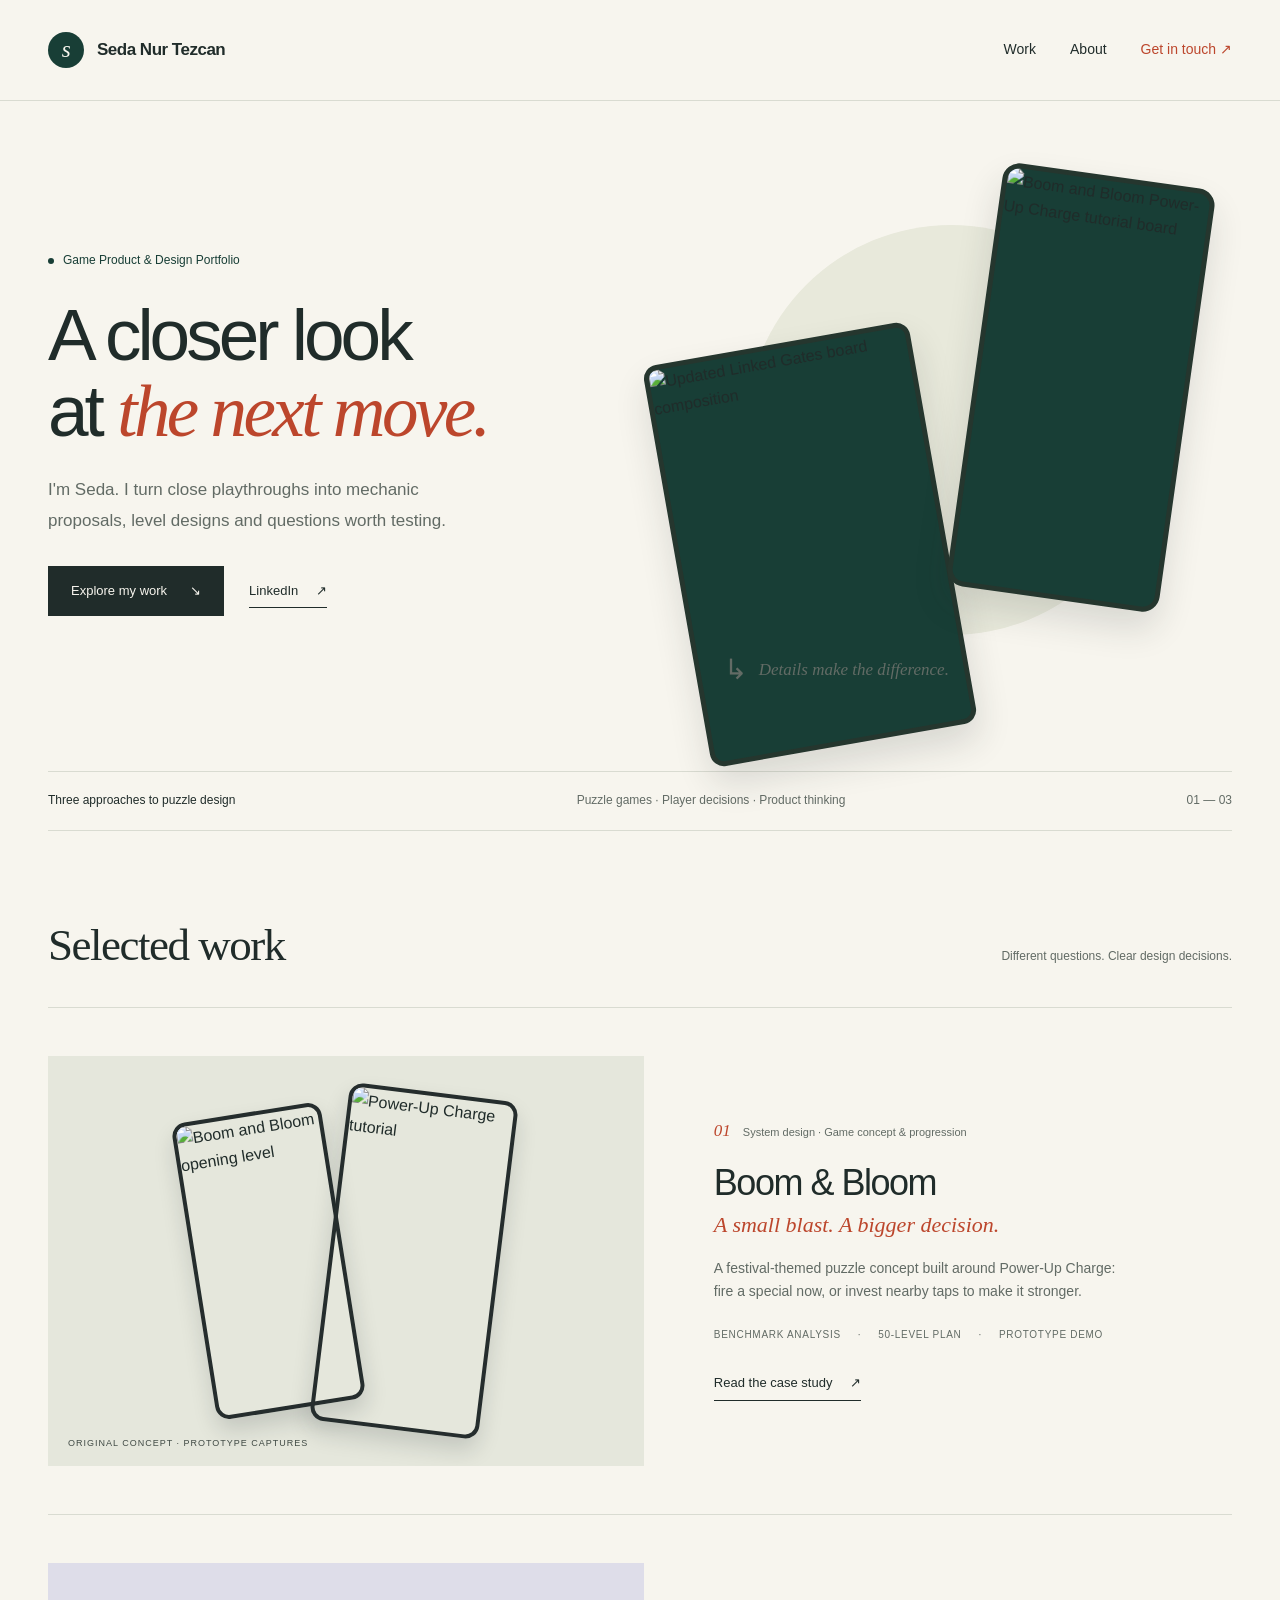
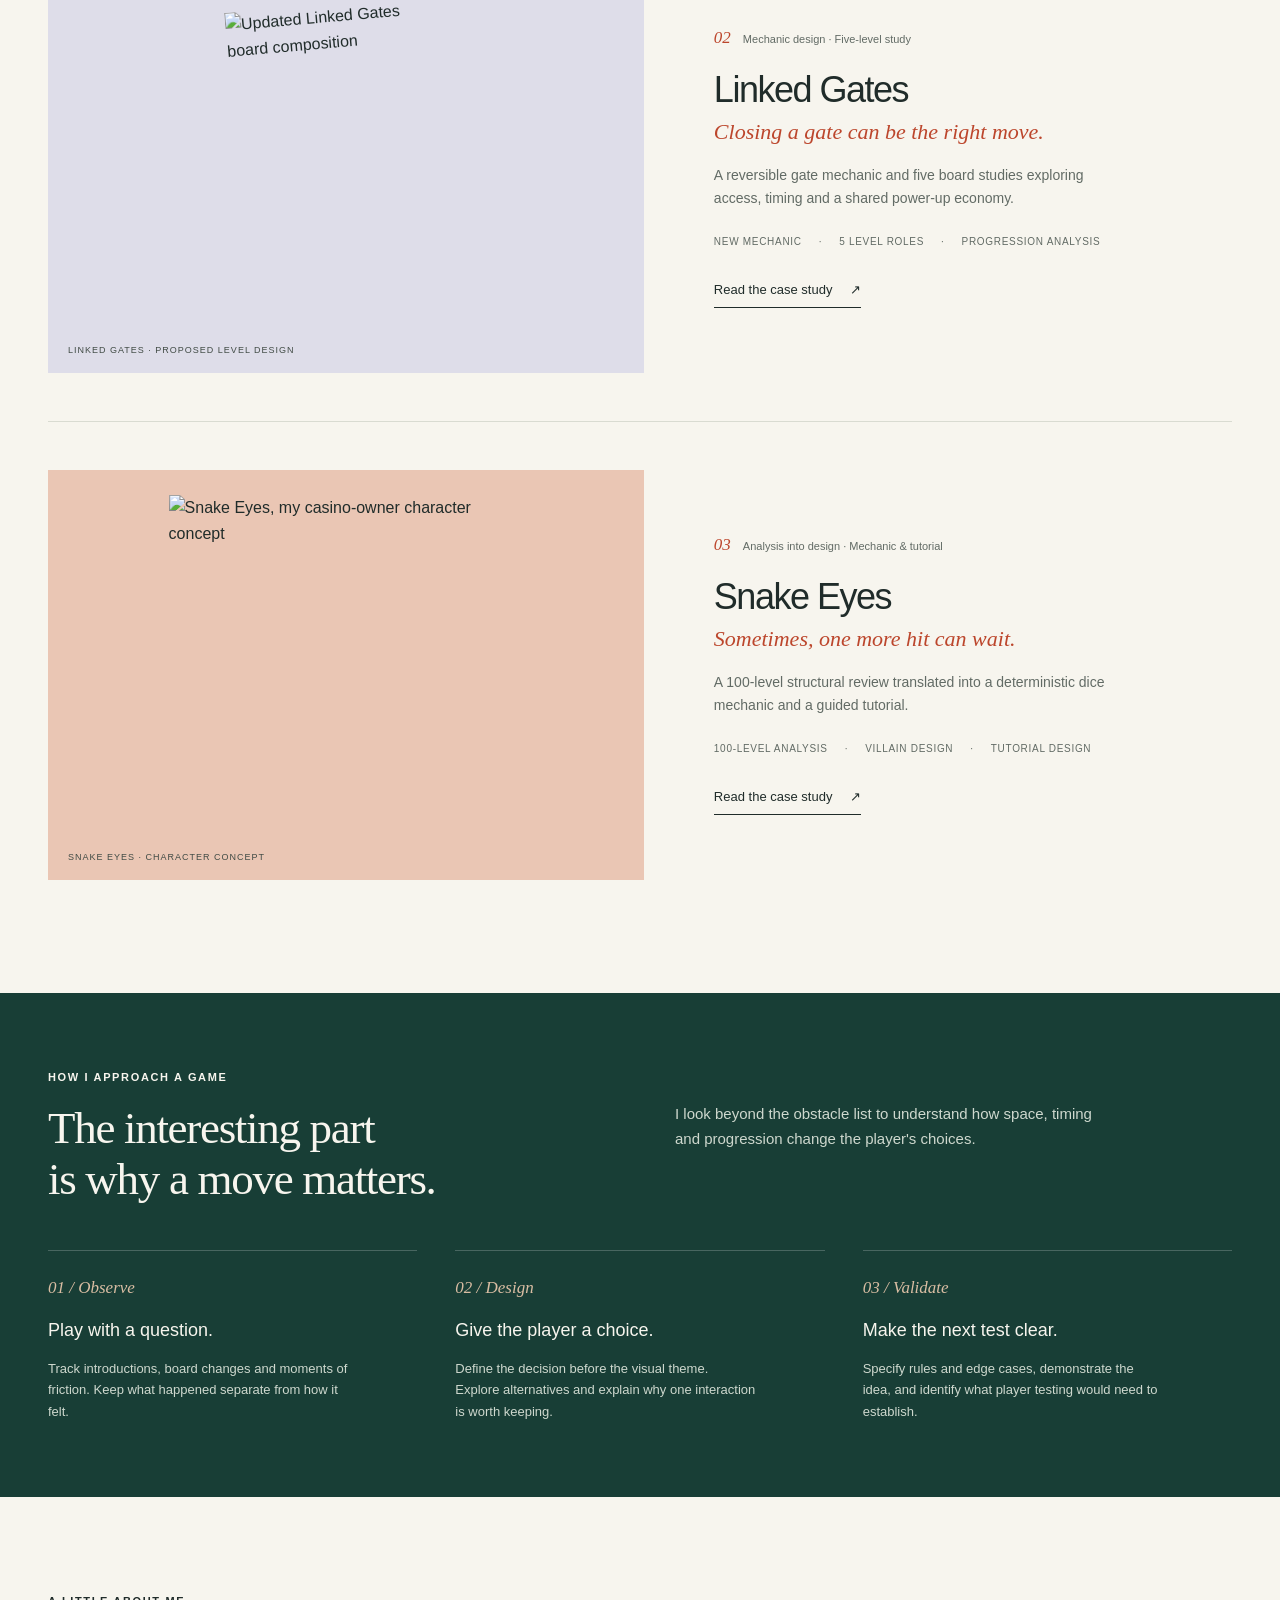
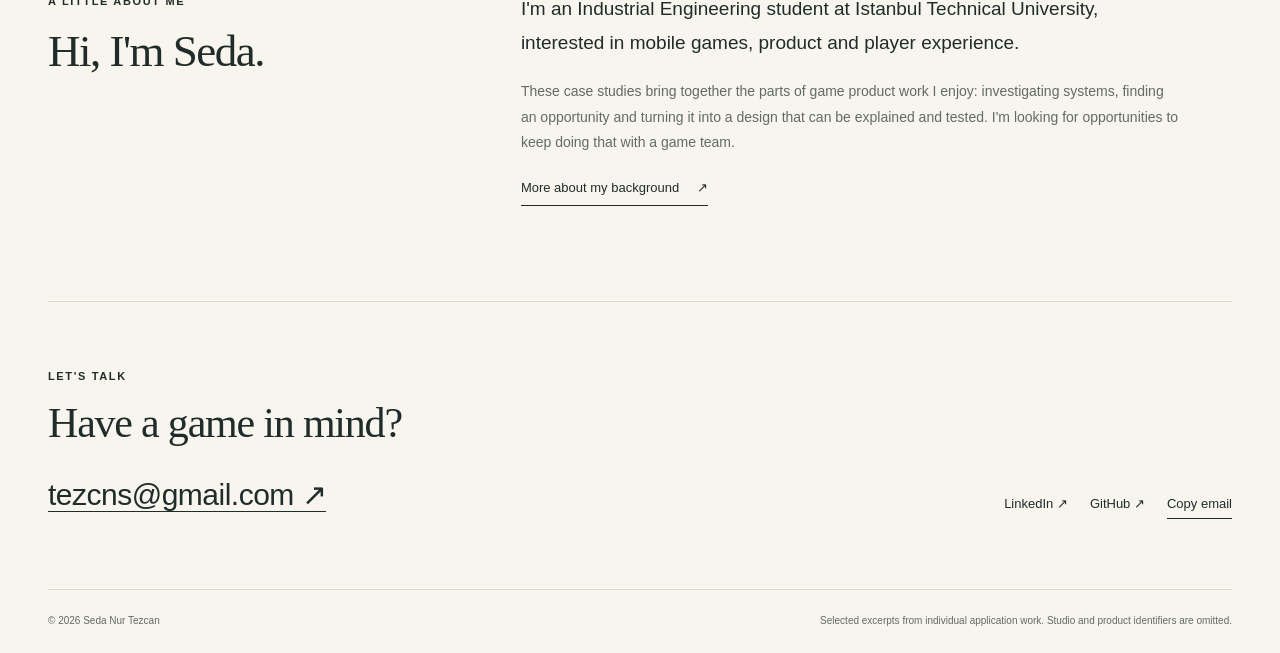
==== index.html @ 2cc678e4 "Publish curated portfolio homepage and site files" ====
<!doctype html>
<html lang="en">
<head>
  <meta charset="utf-8"><meta name="viewport" content="width=device-width,initial-scale=1">
  <title>Seda Nur Tezcan — Game Product & Design</title>
  <meta name="description" content="Game product and design portfolio of Seda Nur Tezcan. Selected analysis, mechanic design and system design studies: Boom & Bloom, Linked Gates and Snake Eyes.">
  <meta name="theme-color" content="#f7f5ee"><meta property="og:title" content="Seda Nur Tezcan — Game Product & Design"><meta property="og:description" content="Close playthroughs. Thoughtful mechanics. Decisions worth making."><meta property="og:type" content="website">
  <link rel="icon" href="favicon.svg" type="image/svg+xml"><link rel="stylesheet" href="styles.css"><script src="script.js" defer></script>
</head>
<body>
<a class="skip" href="#main">Skip to content</a>
<header class="site-header"><nav class="wrap nav" aria-label="Main navigation"><a class="brand" href="./" aria-label="Seda Nur Tezcan home"><span class="brand-mark" aria-hidden="true">s</span>Seda Nur Tezcan</a><div class="nav-links"><a href="#work">Work</a><a class="nav-about" href="#about">About</a><a class="nav-contact" href="#contact">Get in touch ↗</a></div></nav></header>
<main id="main">
<section class="wrap hero" aria-labelledby="hero-title">
  <div class="hero-copy"><div class="availability"><span class="status-dot" aria-hidden="true"></span>Game Product & Design Portfolio</div><h1 id="hero-title">A closer look<br>at <em>the next move.</em></h1><p class="intro">I'm Seda. I turn close playthroughs into mechanic proposals, level designs and questions worth testing.</p><div class="hero-actions"><a class="btn" href="#work">Explore my work <span aria-hidden="true">↘</span></a><a class="text-link" href="https://www.linkedin.com/in/seda-tezcan-4aa0901b4" target="_blank" rel="noopener noreferrer">LinkedIn <span aria-hidden="true">↗</span></a></div></div>
  <div class="hero-art" aria-label="Level designs from my case studies"><img class="phone phone-back board-hero" src="assets/linked-gates-proposal.png" alt="Updated Linked Gates board composition" width="796" height="1214" fetchpriority="high"><img class="phone phone-front" src="assets/boom-charge.webp" alt="Boom and Bloom Power-Up Charge tutorial board" width="860" height="1760" fetchpriority="high"><div class="hero-art-label">Details make the difference.</div></div>
</section>
<div class="wrap index-band"><b>Three approaches to puzzle design</b><span>Puzzle games · Player decisions · Product thinking</span><span class="band-last">01 — 03</span></div>
<section id="work" class="wrap work" aria-labelledby="work-title">
  <div class="section-heading"><h2 id="work-title">Selected work</h2><span>Different questions. Clear design decisions.</span></div>
  <article class="project"><a class="project-visual boom" href="cases/boom-and-bloom.html" aria-label="Read Boom and Bloom case study"><img class="visual-phone offset" src="assets/boom-opening.webp" alt="Boom and Bloom opening level" loading="lazy" width="860" height="1760"><img class="visual-phone lead" src="assets/boom-charge.webp" alt="Power-Up Charge tutorial" loading="lazy" width="860" height="1760"><span class="visual-caption">Original concept · Prototype captures</span></a><div><div class="project-context"><span class="project-no">01</span>System design · Game concept & progression</div><h3>Boom & Bloom</h3><div class="project-subtitle">A small blast. A bigger decision.</div><p>A festival-themed puzzle concept built around Power-Up Charge: fire a special now, or invest nearby taps to make it stronger.</p><div class="project-tags"><span>Benchmark analysis</span><span>50-level plan</span><span>Prototype demo</span></div><a class="text-link" href="cases/boom-and-bloom.html">Read the case study <span aria-hidden="true">↗</span></a></div></article>
  <article class="project"><a class="project-visual gates" href="cases/linked-gates.html" aria-label="Read Linked Gates case study"><img class="visual-phone gate" src="assets/linked-gates-proposal.png" alt="Updated Linked Gates board composition" loading="lazy" width="796" height="1214"><span class="visual-caption">Linked Gates · Proposed level design</span></a><div><div class="project-context"><span class="project-no">02</span>Mechanic design · Five-level study</div><h3>Linked Gates</h3><div class="project-subtitle">Closing a gate can be the right move.</div><p>A reversible gate mechanic and five board studies exploring access, timing and a shared power-up economy.</p><div class="project-tags"><span>New mechanic</span><span>5 level roles</span><span>Progression analysis</span></div><a class="text-link" href="cases/linked-gates.html">Read the case study <span aria-hidden="true">↗</span></a></div></article>
  <article class="project"><a class="project-visual dice" href="cases/snake-eyes.html" aria-label="Read Snake Eyes case study"><img class="visual-character" src="assets/snake-eyes.webp" alt="Snake Eyes, my casino-owner character concept" loading="lazy" width="1200" height="1218"><span class="visual-caption">Snake Eyes · Character concept</span></a><div><div class="project-context"><span class="project-no">03</span>Analysis into design · Mechanic & tutorial</div><h3>Snake Eyes</h3><div class="project-subtitle">Sometimes, one more hit can wait.</div><p>A 100-level structural review translated into a deterministic dice mechanic and a guided tutorial.</p><div class="project-tags"><span>100-level analysis</span><span>Villain design</span><span>Tutorial design</span></div><a class="text-link" href="cases/snake-eyes.html">Read the case study <span aria-hidden="true">↗</span></a></div></article>
</section>
<section class="approach" aria-labelledby="approach-title"><div class="wrap"><div class="approach-top"><div><span class="eyebrow">How I approach a game</span><h2 id="approach-title">The interesting part<br>is why a move matters.</h2></div><p class="approach-intro">I look beyond the obstacle list to understand how space, timing and progression change the player's choices.</p></div><div class="approach-grid"><div class="approach-item"><small>01 / Observe</small><h3>Play with a question.</h3><p>Track introductions, board changes and moments of friction. Keep what happened separate from how it felt.</p></div><div class="approach-item"><small>02 / Design</small><h3>Give the player a choice.</h3><p>Define the decision before the visual theme. Explore alternatives and explain why one interaction is worth keeping.</p></div><div class="approach-item"><small>03 / Validate</small><h3>Make the next test clear.</h3><p>Specify rules and edge cases, demonstrate the idea, and identify what player testing would need to establish.</p></div></div></div></section>
<section id="about" class="wrap about" aria-labelledby="about-title"><div><span class="eyebrow">A little about me</span><h2 id="about-title">Hi, I'm Seda.</h2></div><div class="about-copy"><p>I'm an Industrial Engineering student at Istanbul Technical University, interested in mobile games, product and player experience.</p><p>These case studies bring together the parts of game product work I enjoy: investigating systems, finding an opportunity and turning it into a design that can be explained and tested. I'm looking for opportunities to keep doing that with a game team.</p><a class="text-link" href="https://www.linkedin.com/in/seda-tezcan-4aa0901b4" target="_blank" rel="noopener noreferrer">More about my background <span aria-hidden="true">↗</span></a></div></section>
<section id="contact" class="wrap contact" aria-labelledby="contact-title"><div><span class="eyebrow">Let's talk</span><h2 id="contact-title">Have a game in mind?</h2><a class="email-link" href="mailto:tezcns@gmail.com">tezcns@gmail.com ↗</a></div><div class="contact-links"><a href="https://www.linkedin.com/in/seda-tezcan-4aa0901b4" target="_blank" rel="noopener noreferrer">LinkedIn ↗</a><a href="https://github.com/seda-tezcan" target="_blank" rel="noopener noreferrer">GitHub ↗</a><button class="copy-email" data-copy-email aria-live="polite">Copy email</button></div></section>
</main>
<footer class="wrap site-footer"><p>© 2026 Seda Nur Tezcan</p><p>Selected excerpts from individual application work. Studio and product identifiers are omitted.</p></footer>
</body></html>
---- styles.css ----
:root{--paper:#f7f5ee;--ink:#202c2a;--muted:#626b65;--line:#d9dbd1;--accent:#bc462c;--green:#183e36;--cream:#ecebda;--serif:Georgia,'Times New Roman',serif;--sans:Arial,Helvetica,sans-serif}
*{box-sizing:border-box}html{scroll-behavior:smooth;scroll-padding-top:100px}body{margin:0;background:var(--paper);color:var(--ink);font:16px/1.65 var(--sans);-webkit-font-smoothing:antialiased}body:has(dialog[open]){overflow:hidden}a{color:inherit;text-decoration:none}button{font:inherit}button,a{-webkit-tap-highlight-color:transparent}a:focus-visible,button:focus-visible,summary:focus-visible{outline:3px solid var(--accent);outline-offset:6px}img{max-width:100%;height:auto;display:block}button{cursor:pointer}::selection{background:#dfb895;color:#202c2a}.wrap{width:min(1200px,calc(100% - 96px));margin-inline:auto}.skip{position:absolute;left:20px;top:-80px;z-index:100;background:var(--ink);color:white;padding:12px}.skip:focus{top:16px}.site-header{position:relative;z-index:5;border-bottom:1px solid var(--line)}.nav{height:100px;display:flex;align-items:center;justify-content:space-between;gap:28px}.brand{font-weight:700;font-size:17px;letter-spacing:-.5px;display:flex;align-items:center;gap:13px}.brand-mark{width:36px;height:36px;display:grid;place-items:center;background:var(--green);color:var(--paper);font:italic 23px var(--serif);border-radius:50%}.nav-links{display:flex;align-items:center;gap:34px;font-size:14px}.nav-links a{position:relative}.nav-links a:after{content:'';height:1px;background:currentColor;position:absolute;left:0;right:100%;bottom:-5px;transition:right .2s}.nav-links a:hover:after{right:0}.nav-contact{color:var(--accent)}.eyebrow{font-size:11px;letter-spacing:1.65px;font-weight:700;text-transform:uppercase;display:block}.hero{min-height:670px;display:grid;grid-template-columns:1.1fr 1fr;align-items:center;gap:24px;padding-block:60px 65px}.hero-copy{position:relative;z-index:2}.availability{display:flex;align-items:center;gap:9px;color:var(--green);font-size:12px;margin-bottom:26px}.status-dot{height:6px;width:6px;border-radius:50%;background:var(--green)}h1,h2,h3,p{margin-top:0}h1{font-weight:500;font-size:clamp(52px,5.7vw,80px);line-height:1.04;letter-spacing:-4px;margin-bottom:25px}h1 em{font-family:var(--serif);font-weight:400;letter-spacing:-3.5px;color:var(--accent)}.intro{font-size:17px;max-width:440px;color:var(--muted);line-height:1.8;margin-bottom:30px}.btn{display:inline-flex;align-items:center;justify-content:center;gap:23px;padding:13px 22px;border:1px solid var(--ink);background:var(--ink);color:var(--paper);font-size:13px;transition:background .2s,transform .2s;min-height:49px}.btn:hover{background:var(--green);transform:translateY(-2px)}.btn.secondary{background:transparent;color:var(--ink)}.btn.secondary:hover{background:var(--cream)}.text-link{font-size:13px;display:inline-flex;gap:18px;align-items:center;border-bottom:1px solid var(--ink);padding:6px 0}.text-link:hover{color:var(--accent);border-color:var(--accent)}.hero-actions{display:flex;gap:25px;align-items:center;flex-wrap:wrap}.hero-art{height:535px;position:relative;isolation:isolate}.hero-art:before{content:'';position:absolute;border-radius:50%;width:410px;height:410px;background:#e8e9db;left:12%;top:11%;z-index:-1}.phone{position:absolute;width:210px;border-radius:17px;box-shadow:0 18px 35px #202c2a24;border:5px solid #25362e;background:var(--green)}.phone-back{left:0;top:80px;width:205px;transform:rotate(-10deg)}.phone-front{right:8%;top:8px;transform:rotate(8deg);width:214px}.hero-art-label{position:absolute;left:8%;bottom:15px;display:flex;gap:12px;align-items:center;font:italic 17px var(--serif);color:var(--muted)}.hero-art-label:before{content:'↳';font:28px var(--serif)}.index-band{border-top:1px solid var(--line);border-bottom:1px solid var(--line);display:flex;justify-content:space-between;gap:24px;padding-block:19px;color:var(--muted);font-size:12px}.index-band b{color:var(--ink);font-weight:500}.section-heading{display:flex;justify-content:space-between;align-items:baseline;gap:24px;margin-bottom:35px}.section-heading h2{font:400 45px/1.2 var(--serif);letter-spacing:-1.5px;margin:0}.section-heading span{color:var(--muted);font-size:12px}.work{padding-top:87px}.project{display:grid;grid-template-columns:1.15fr 1fr;gap:70px;align-items:center;padding:48px 0;border-top:1px solid var(--line)}.project-visual{height:410px;position:relative;overflow:hidden;display:flex;align-items:center;justify-content:center;background:var(--cream)}.project-visual img{transition:transform .4s}.project-visual:hover img{transform:translateY(-6px) rotate(0deg)}.project-visual.boom{background:#e5e7dc}.project-visual.gates{background:#dedde9}.project-visual.dice{background:#eac6b4}.visual-phone{height:340px;width:auto;border:4px solid #252d2d;border-radius:14px;box-shadow:0 12px 22px #161e2428}.visual-phone.offset{height:300px;transform:rotate(-9deg);margin-right:-15px;z-index:1}.visual-phone.lead{transform:rotate(7deg);z-index:2}.visual-phone.gate{height:350px;transform:rotate(-5deg)}.visual-character{height:360px;width:auto;object-fit:contain}.visual-caption{position:absolute;bottom:15px;left:20px;font-size:9px;letter-spacing:1px;text-transform:uppercase;color:#414b45}.project-no{font:italic 17px var(--serif);color:var(--accent);margin-right:12px}.project-context{font-size:11px;color:var(--muted)}.project h3{font-size:36px;line-height:1.1;font-weight:500;letter-spacing:-1.5px;margin:22px 0 8px}.project-subtitle{font:italic 22px/1.3 var(--serif);margin-bottom:18px;color:var(--accent)}.project p{font-size:14px;color:var(--muted);max-width:410px}.project-tags{font-size:10px;letter-spacing:.7px;text-transform:uppercase;color:var(--muted);margin:23px 0;display:flex;flex-wrap:wrap;gap:8px 17px}.project-tags span+span:before{content:'·';margin-right:17px}.approach{background:var(--green);color:var(--paper);margin-top:65px;padding:75px 0}.approach-top{display:grid;grid-template-columns:1fr 1fr;gap:70px;align-items:start;margin-bottom:45px}.approach h2{font:400 45px/1.13 var(--serif);letter-spacing:-1.3px;max-width:430px;margin:17px 0 0}.approach-intro{color:#ced8ce;font-size:15px;padding-top:34px;max-width:445px}.approach-grid{display:grid;grid-template-columns:repeat(3,1fr);gap:38px}.approach-item{border-top:1px solid #ffffff35;padding-top:24px}.approach-item small{font:italic 17px var(--serif);color:#d9bda3}.approach-item h3{font-size:18px;font-weight:400;margin:15px 0 12px}.approach-item p{font-size:13px;color:#ced8ce;max-width:300px;margin-bottom:0}.about{display:grid;grid-template-columns:.7fr 1.3fr;gap:90px;padding-block:95px}.about h2{font:400 45px var(--serif);letter-spacing:-1.5px;margin:15px 0}.about-copy{font-size:19px;line-height:1.8;max-width:660px}.about-copy p+p{font-size:14px;color:var(--muted)}.contact{border-top:1px solid var(--line);padding-block:65px 70px;display:flex;justify-content:space-between;gap:30px;align-items:flex-end}.contact h2{font:400 42px/1.15 var(--serif);letter-spacing:-1.2px;margin:14px 0 22px}.email-link{font-size:clamp(19px,2.4vw,30px);border-bottom:1px solid var(--ink);letter-spacing:-.5px}.contact-links{display:flex;gap:22px;align-items:center;font-size:13px;flex-wrap:wrap}.copy-email{background:none;border:0;border-bottom:1px solid var(--ink);padding:4px 0;color:var(--ink);font-size:13px}.site-footer{border-top:1px solid var(--line);padding-block:23px;display:flex;justify-content:space-between;gap:25px;font-size:10px;color:var(--muted)}.site-footer p{margin:0}.case-top{padding:40px 0 55px}.back-link{font-size:12px;color:var(--muted);display:inline-flex;gap:12px;margin-bottom:44px}.back-link:hover{color:var(--accent)}.case-title{display:grid;grid-template-columns:1.3fr 1fr;gap:70px;align-items:end}.case-title h1{font-size:clamp(48px,5.3vw,73px);letter-spacing:-3px;margin:18px 0 20px}.case-title .lead{font:400 24px/1.5 var(--serif);max-width:670px;margin-bottom:0}.case-summary{font-size:14px;color:var(--muted);padding-bottom:4px}.case-summary p{margin-bottom:20px}.case-actions{display:flex;gap:12px;flex-wrap:wrap}.case-meta{display:grid;grid-template-columns:repeat(4,1fr);border-top:1px solid var(--line);border-bottom:1px solid var(--line);margin-bottom:50px;padding-block:22px;gap:22px}.case-meta dt{font-size:9px;letter-spacing:1.1px;text-transform:uppercase;color:var(--muted);margin-bottom:5px}.case-meta dd{font-size:12px;margin:0}.case-lead-visual{background:var(--cream);display:grid;grid-template-columns:1fr 1fr;align-items:center;gap:80px;padding:45px 75px;min-height:450px}.case-lead-visual img{max-height:440px;width:auto;justify-self:center}.case-lead-visual .visual-character{height:360px}.case-lead-visual.gates{background:#e4e1ed}.case-lead-visual.dice{background:#edcebb}.case-lead-visual h2{font:400 37px/1.2 var(--serif);letter-spacing:-1px;margin:18px 0}.case-lead-visual p{color:var(--muted);font-size:14px}.case-narrative{padding:80px 0 55px;display:grid;grid-template-columns:.6fr 1.4fr;gap:80px}.case-narrative h2{font:400 36px/1.2 var(--serif);letter-spacing:-1px}.case-narrative h3{font-size:18px;font-weight:500;margin-bottom:12px}.case-narrative p{font-size:15px;color:var(--muted);max-width:720px}.case-narrative .evidence-note{border-left:2px solid var(--accent);padding:4px 0 4px 18px;font-size:12px;margin-top:25px}.case-subsection{border-top:1px solid var(--line);padding:50px 0}.case-subsection-header{display:grid;grid-template-columns:.6fr 1.4fr;gap:80px;margin-bottom:25px}.case-subsection h2{font:400 32px/1.2 var(--serif);letter-spacing:-.7px}.case-subsection-header p{font-size:14px;color:var(--muted);max-width:690px}.slide-grid{display:grid;grid-template-columns:1fr 1fr;gap:25px}.slide-grid figure{margin:0}.image-button{display:block;border:1px solid var(--line);padding:0;background:transparent;width:100%;position:relative}.image-button:hover{border-color:var(--accent)}.image-button:after{content:'↗';position:absolute;bottom:12px;right:12px;background:var(--paper);padding:1px 9px;color:var(--ink);font-size:16px;box-shadow:0 1px 5px #0002}.image-button img{width:100%;height:auto}.slide-grid figcaption{font-size:11px;color:var(--muted);margin-top:10px;max-width:520px}.video-layout{display:grid;grid-template-columns:1fr 1fr;gap:70px;align-items:center}.video-shell{background:#e5e5d9;display:flex;justify-content:center;align-items:center;padding:28px;min-height:350px}.video-shell video{max-height:480px;width:100%;display:block;object-fit:contain}.video-copy h3{font:400 29px/1.3 var(--serif);letter-spacing:-.7px}.video-copy p{font-size:14px;color:var(--muted)}.download-block{padding:40px;background:var(--green);color:var(--paper);display:flex;align-items:center;justify-content:space-between;gap:28px;margin-top:25px}.download-block h3{font:400 27px var(--serif);margin-bottom:8px}.download-block p{font-size:12px;color:#ced8ce;margin-bottom:0}.download-block .btn{border-color:var(--paper);background:var(--paper);color:var(--green);white-space:nowrap}.next-case{border-top:1px solid var(--line);margin-top:50px;padding:40px 0 60px;display:flex;justify-content:space-between;align-items:center;gap:30px}.next-case span{font-size:10px;text-transform:uppercase;letter-spacing:1px;color:var(--muted)}.next-case a{font:400 30px var(--serif)}.next-case a:hover{color:var(--accent)}.lightbox{border:0;background:var(--paper);padding:48px 18px 18px;width:min(96vw,1500px);max-height:94vh;box-shadow:0 30px 90px #0005}.lightbox::backdrop{background:#182622d9}.lightbox img{width:100%;max-height:79vh;object-fit:contain}.lightbox-close{position:absolute;right:16px;top:8px;border:0;background:transparent;color:var(--ink);font-size:13px;padding:5px 10px}.lightbox-caption{font-size:12px;margin:12px 0 0;text-align:center;color:var(--muted)}
@media(min-width:1500px){.hero{min-height:730px}.hero-art{height:570px}.phone-front{width:235px}.phone-back{width:225px}.hero-art:before{width:440px;height:440px}}
@media(max-width:1000px){.wrap{width:calc(100% - 64px)}.hero{grid-template-columns:1.1fr 1fr;min-height:590px;gap:5px}h1{font-size:58px;letter-spacing:-3px}.hero-art{height:455px}.phone-front{width:174px;right:0;top:12px}.phone-back{width:169px;top:88px}.hero-art:before{width:290px;height:290px;left:0;top:75px}.hero-art-label{font-size:14px;left:0;bottom:5px}.project{gap:40px}.project-visual{height:350px}.visual-phone{height:290px}.visual-phone.offset{height:260px}.visual-phone.gate{height:300px}.visual-character{height:300px}.approach-top,.case-title{gap:35px}.case-title .lead{font-size:21px}.case-lead-visual{padding:35px;gap:40px}.case-narrative,.case-subsection-header{gap:40px}.about{gap:45px}.video-layout{gap:35px}}
@media(max-width:700px){.wrap{width:calc(100% - 40px)}.nav{height:78px;gap:10px}.brand{font-size:13px;gap:8px}.brand-mark{width:30px;height:30px;font-size:20px}.nav-links{gap:18px;font-size:12px}.nav-links .nav-about{display:none}.hero{grid-template-columns:1fr;padding:44px 0 35px;gap:25px;min-height:auto}.availability{margin-bottom:22px;font-size:11px}h1{font-size:clamp(41px,10.2vw,58px);letter-spacing:-2.2px;max-width:540px}h1 em{letter-spacing:-2.5px}.intro{font-size:15px;max-width:400px}.hero-art{height:425px;max-width:390px;width:100%;justify-self:center}.phone-front{width:180px;right:20px;top:0}.phone-back{width:174px;left:20px;top:70px}.hero-art:before{width:min(310px,100%);height:auto;aspect-ratio:1;left:50%;transform:translateX(-50%);top:40px}.hero-art-label{bottom:0;left:27px}.index-band{font-size:10px;padding-block:15px;gap:12px}.index-band .band-last{display:none}.work{padding-top:55px}.section-heading{margin-bottom:22px}.section-heading h2{font-size:35px}.section-heading span{font-size:10px}.project{grid-template-columns:1fr;gap:25px;padding:30px 0 37px}.project-visual{height:350px}.project h3{font-size:32px;margin-top:18px}.project-subtitle{font-size:21px}.project p{max-width:none}.project-tags{margin:18px 0}.approach{padding:50px 0;margin-top:25px}.approach-top{grid-template-columns:1fr;gap:0;margin-bottom:30px}.approach h2{font-size:36px}.approach-intro{padding-top:22px;font-size:14px}.approach-grid{grid-template-columns:1fr;gap:24px}.approach-item{padding-top:17px}.approach-item h3{margin:9px 0}.approach-item p{max-width:none}.about{grid-template-columns:1fr;gap:10px;padding:55px 0}.about h2{font-size:36px}.about-copy{font-size:17px}.contact{padding:45px 0;display:block}.contact h2{font-size:35px}.contact-links{margin-top:27px}.site-footer{display:block;font-size:10px}.site-footer p+p{margin-top:8px}.case-top{padding:25px 0 35px}.back-link{margin-bottom:30px}.case-title{grid-template-columns:1fr;gap:25px}.case-title h1{font-size:50px;letter-spacing:-2px}.case-title .lead{font-size:22px}.case-summary{padding:0}.case-meta{grid-template-columns:1fr 1fr;gap:20px;margin-bottom:30px}.case-lead-visual{grid-template-columns:1fr;padding:30px 25px;gap:25px}.case-lead-visual img{max-height:340px}.case-lead-visual .visual-character{height:290px}.case-lead-visual h2{font-size:31px}.case-narrative{grid-template-columns:1fr;gap:15px;padding:45px 0 30px}.case-narrative h2{font-size:31px}.case-subsection{padding:35px 0}.case-subsection-header{grid-template-columns:1fr;gap:0;margin-bottom:18px}.case-subsection h2{font-size:29px;margin-bottom:17px}.slide-grid{grid-template-columns:1fr;gap:22px}.video-layout{grid-template-columns:1fr;gap:25px}.video-shell{padding:20px;min-height:260px}.video-shell video{max-height:420px}.download-block{padding:28px;display:block}.download-block .btn{margin-top:22px}.next-case{display:block;padding-bottom:40px}.next-case a{display:block;font-size:25px;margin-top:13px}.lightbox{padding:45px 10px 10px}.lightbox-caption{font-size:11px}}
@media(prefers-reduced-motion:reduce){html{scroll-behavior:auto}*,*:before,*:after{transition:none!important;animation:none!important}}

@media(max-width:380px){.brand{font-size:11px;white-space:nowrap;gap:6px}.brand-mark{width:27px;height:27px;flex-shrink:0}.nav-links{gap:12px;font-size:11px}.nav-links a{white-space:nowrap}}

/* Curated project presentation */
.board-hero{width:270px;top:175px;left:-5px;border-radius:14px}.project-visual .visual-phone.gate{height:330px;max-width:85%;object-fit:contain;border:0;box-shadow:none;border-radius:0}.case-lead-visual .board-image{max-height:430px;max-width:100%;width:auto;object-fit:contain}.focus-label{color:var(--accent)}.case-actions .text-link{margin-left:5px}.project-outcomes{display:grid;grid-template-columns:repeat(3,1fr);gap:30px;border-top:1px solid var(--line);padding:35px 0 45px}.project-outcomes strong{font:400 42px/1 var(--serif);display:block;letter-spacing:-1.5px;margin-bottom:13px}.project-outcomes span{font-size:12px;color:var(--muted)}.insight-list{counter-reset:insight;display:grid;grid-template-columns:repeat(3,1fr);gap:28px;margin-bottom:25px}.insight-list article{border-top:1px solid var(--line);padding:25px 0 0}.insight-list article:before{counter-increment:insight;content:'0' counter(insight);font:italic 17px var(--serif);color:var(--accent)}.insight-list h3{font-size:19px;font-weight:500;margin:13px 0}.insight-list p{font-size:14px;color:var(--muted)}.reading-note{font-size:12px;color:var(--muted);padding-left:18px;border-left:2px solid var(--accent);max-width:800px}.curated-table{width:100%;border-collapse:collapse;font-size:13px;text-align:left}.curated-table th{font-size:10px;letter-spacing:.7px;text-transform:uppercase;color:var(--muted);font-weight:500;padding:14px 14px 14px 0;border-bottom:1px solid var(--ink)}.curated-table td{padding:16px 14px 16px 0;border-bottom:1px solid var(--line);vertical-align:top}.curated-table tbody th{font-size:13px;text-transform:none;letter-spacing:0;color:var(--ink);border-color:var(--line);font-weight:500}.table-scroll{overflow:auto}.table-caption{font-size:11px;color:var(--muted);margin-top:15px}.rule-callout{background:var(--green);color:var(--paper);padding:35px 40px;display:flex;align-items:center;gap:40px;margin:30px 0}.rule-callout .equation{font:400 45px var(--serif);white-space:nowrap}.rule-callout p{font-size:14px;line-height:1.7;color:#d5dfd5;margin:0}.board-study{display:grid;grid-template-columns:1fr 1fr;gap:65px;align-items:center;padding:35px 0;border-bottom:1px solid var(--line)}.board-study:nth-child(even) .board-stage{order:2}.board-stage{margin:0;min-height:300px;padding:22px;display:flex;flex-direction:column;justify-content:center;align-items:center;background:#eeece6}.board-stage .image-button{background:transparent;border:0;width:auto;max-width:100%}.board-stage img{width:auto;max-height:425px;max-width:100%;object-fit:contain}.board-stage figcaption{font-size:10px;color:var(--muted);margin-top:15px;align-self:flex-start}.board-study h3{font:400 30px/1.2 var(--serif);letter-spacing:-.6px;margin:15px 0}.board-study p{font-size:14px;color:var(--muted)}.decision-prompt{font:italic 21px/1.5 var(--serif);color:var(--ink)!important}.board-study dl{font-size:12px;display:grid;grid-template-columns:95px 1fr;gap:8px;margin:20px 0}.board-study dt{color:var(--muted)}.board-study dd{margin:0}.loop-strip{display:grid;grid-template-columns:repeat(5,1fr);padding:28px 0;gap:22px;border-top:1px solid var(--line);border-bottom:1px solid var(--line);margin-bottom:25px}.loop-strip b{display:block;font-weight:500;font-size:16px;margin:9px 0}.loop-strip p{font-size:12px;color:var(--muted);margin:0}.loop-strip small{font-size:10px;color:var(--accent)}.appendix details{border-top:1px solid var(--line);padding:18px 0}.appendix details:last-child{border-bottom:1px solid var(--line)}.appendix summary{cursor:pointer;font-size:15px;list-style:none;display:flex;justify-content:space-between;gap:25px;align-items:center}.appendix summary:after{content:'+';font-size:23px;font-weight:400}.appendix details[open] summary:after{content:'−'}.appendix .appendix-body{padding:22px 0 6px;font-size:14px;color:var(--muted);max-width:1050px}.appendix-body ul,.appendix-body ol{padding-left:20px}.appendix-body li{padding:4px 0}.appendix-body h3{font-size:16px;color:var(--ink);margin-top:20px}.result-copy{font-size:15px;color:var(--muted);max-width:850px}.result-copy strong{color:var(--ink);font-weight:500}.case-context-note{font-size:11px;color:var(--muted);margin:0 0 40px;max-width:900px}.reasoning-demo{display:grid;grid-template-columns:1fr 1fr;gap:40px;background:var(--cream);padding:35px;margin:28px 0}.reasoning-demo h3{font:400 27px/1.2 var(--serif);letter-spacing:-.4px}.reasoning-demo p{font-size:13px;color:var(--muted)}.reasoning-demo label{font-size:12px;display:block;margin-bottom:12px}.reasoning-demo select{padding:10px 16px;background:var(--paper);color:var(--ink);border:1px solid var(--line);font:16px var(--sans);min-width:140px}.decision-comparison{display:grid;grid-template-columns:1fr 1fr;gap:20px}.decision-comparison div{border-top:1px solid var(--ink);padding-top:15px}.decision-comparison span{font-size:11px;color:var(--muted);display:block}.decision-comparison strong{display:block;font:400 42px/1 var(--serif);margin:12px 0}.decision-comparison small{font-size:11px}.decision-result{font-size:13px;grid-column:1/-1;margin-bottom:0!important;color:var(--ink)!important;min-height:48px}.mini-label{font-size:10px;letter-spacing:1px;text-transform:uppercase;color:var(--muted)}
@media(max-width:1000px){.board-hero{width:220px;top:170px;left:-5px}.board-study{gap:35px}.rule-callout .equation{font-size:35px}.rule-callout{gap:25px}.case-lead-visual .board-image{max-height:350px}}
@media(max-width:700px){.board-hero{width:205px;left:0;top:185px}.project-outcomes{gap:20px;padding:25px 0 35px}.project-outcomes strong{font-size:34px}.project-outcomes span{font-size:10px}.insight-list{grid-template-columns:1fr;gap:15px}.insight-list article{padding-top:18px}.board-study{grid-template-columns:1fr;gap:22px;padding:28px 0}.board-study:nth-child(even) .board-stage{order:0}.board-stage{padding:20px;min-height:250px}.board-stage img{max-height:390px}.board-study h3{font-size:28px}.rule-callout{display:block;padding:25px}.rule-callout .equation{display:block;font-size:35px;margin-bottom:16px}.curated-table{font-size:12px;min-width:520px}.loop-strip{grid-template-columns:1fr 1fr;gap:25px}.loop-strip>div:last-child{grid-column:1/-1}.reasoning-demo{grid-template-columns:1fr;padding:25px;gap:25px}.case-context-note{margin-bottom:25px}.appendix summary{font-size:14px}.case-lead-visual .board-image{max-height:340px}.project-visual .visual-phone.gate{height:310px}}
.board-stage>figure{margin:0;width:100%}.board-stage .image-button{margin-inline:auto}.case-subsection-header>*{min-width:0}.case-meta>div{min-width:0}
@media(max-width:700px){.rule-callout .equation{font-size:clamp(24px,6.8vw,35px)}.decision-comparison strong{font-size:clamp(28px,8vw,42px)}}
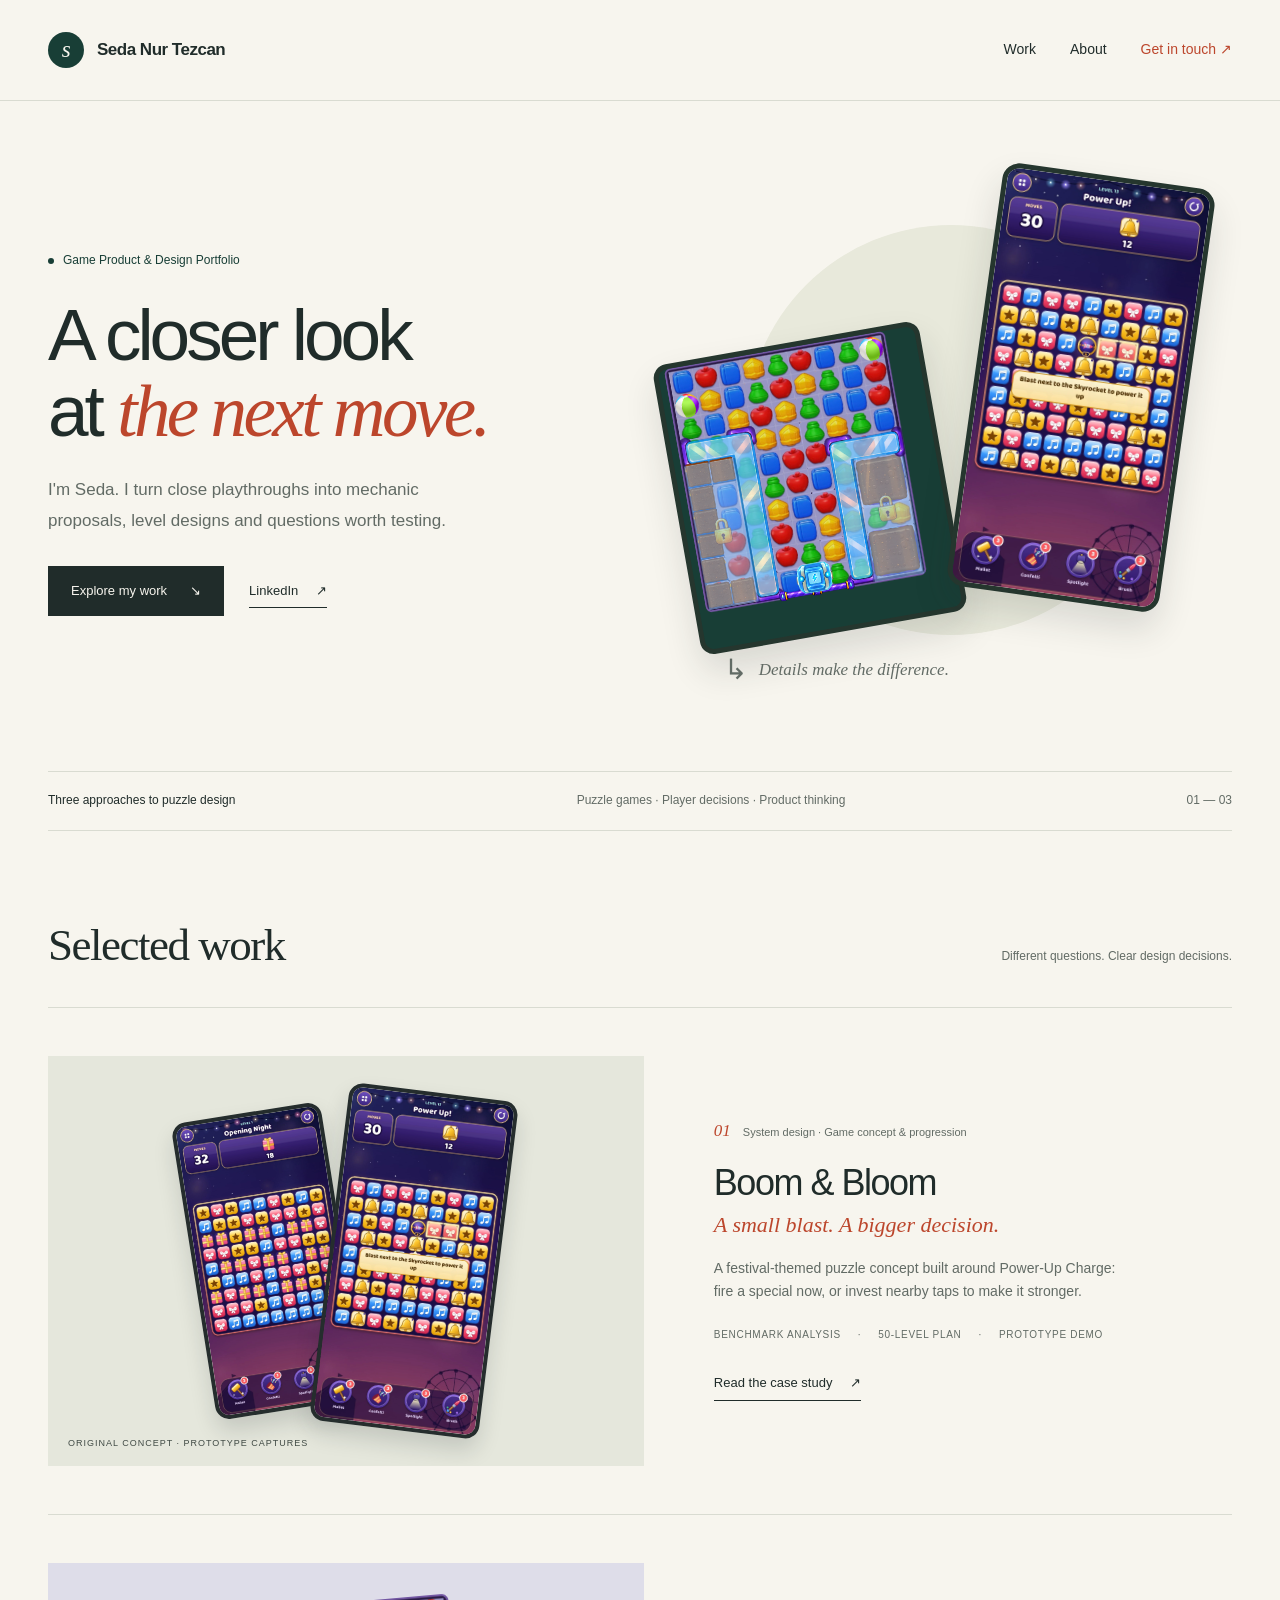
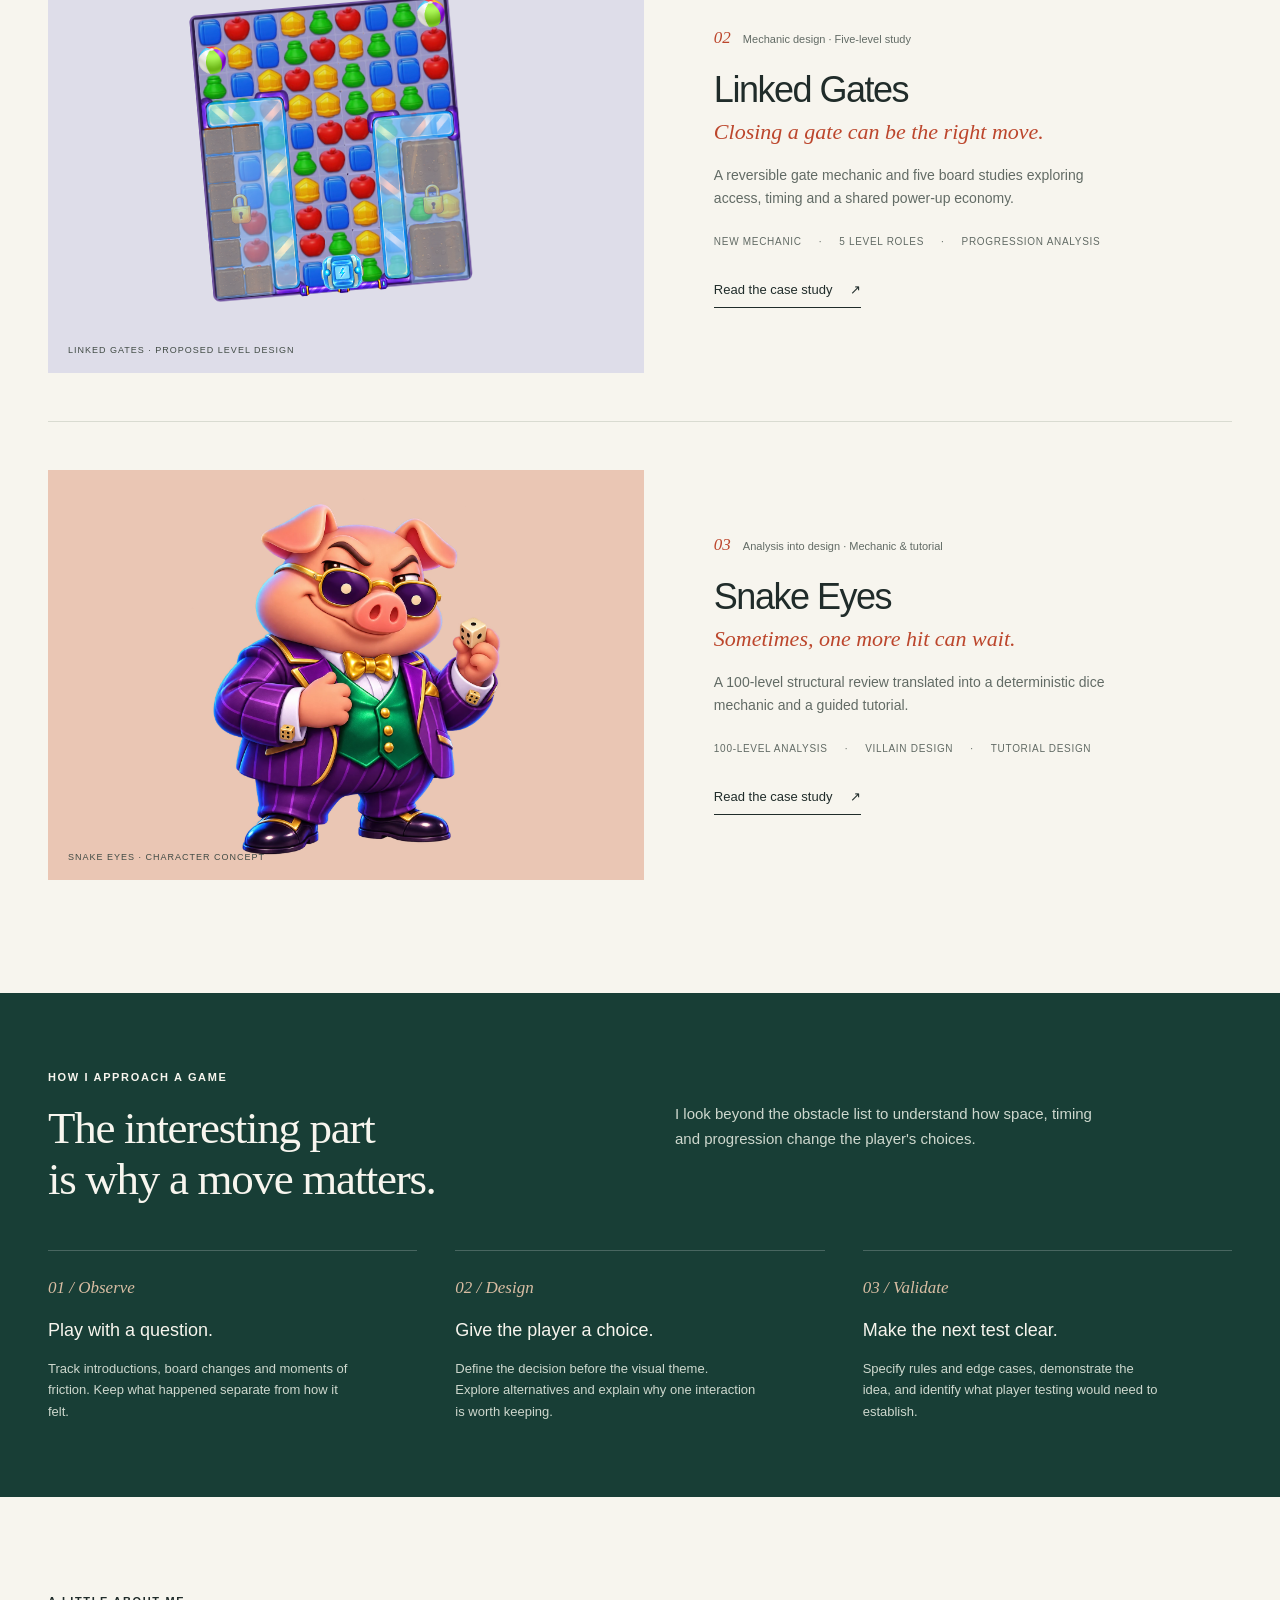
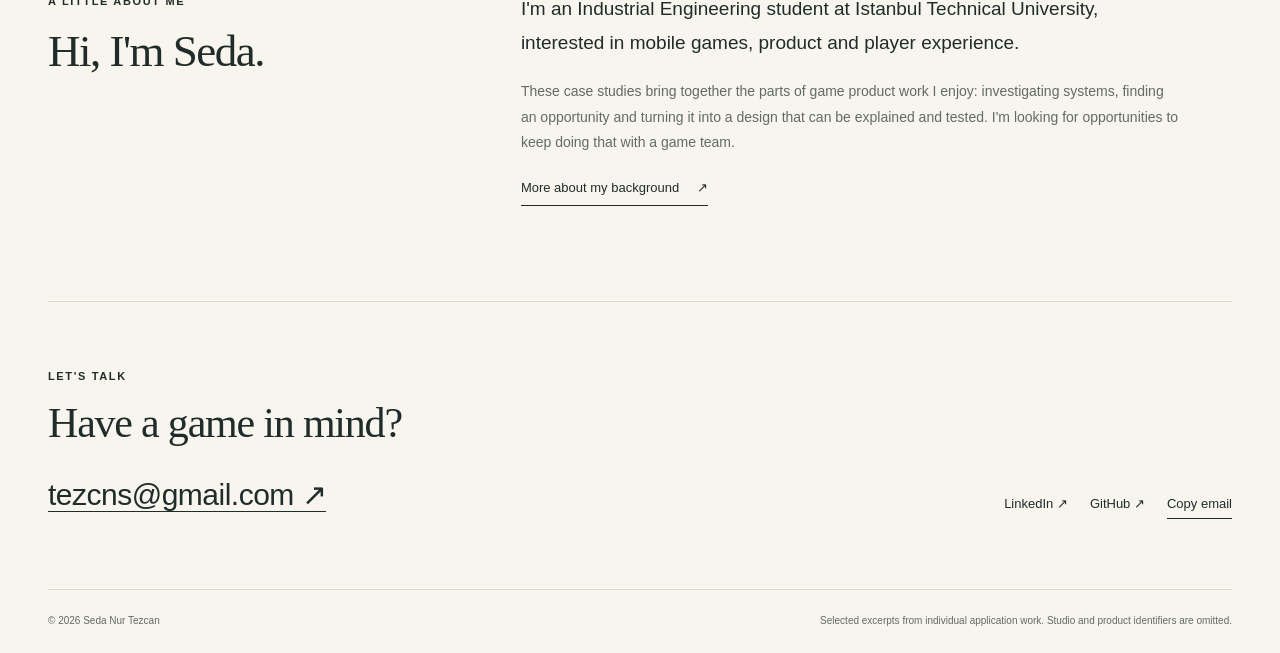
==== commit 2f25ae92: "Update LinkedIn profile URL" ====
--- a/index.html
+++ b/index.html
@@ -12,7 +12,7 @@
 <header class="site-header"><nav class="wrap nav" aria-label="Main navigation"><a class="brand" href="./" aria-label="Seda Nur Tezcan home"><span class="brand-mark" aria-hidden="true">s</span>Seda Nur Tezcan</a><div class="nav-links"><a href="#work">Work</a><a class="nav-about" href="#about">About</a><a class="nav-contact" href="#contact">Get in touch ↗</a></div></nav></header>
 <main id="main">
 <section class="wrap hero" aria-labelledby="hero-title">
-  <div class="hero-copy"><div class="availability"><span class="status-dot" aria-hidden="true"></span>Game Product & Design Portfolio</div><h1 id="hero-title">A closer look<br>at <em>the next move.</em></h1><p class="intro">I'm Seda. I turn close playthroughs into mechanic proposals, level designs and questions worth testing.</p><div class="hero-actions"><a class="btn" href="#work">Explore my work <span aria-hidden="true">↘</span></a><a class="text-link" href="https://www.linkedin.com/in/seda-tezcan-4aa0901b4" target="_blank" rel="noopener noreferrer">LinkedIn <span aria-hidden="true">↗</span></a></div></div>
+  <div class="hero-copy"><div class="availability"><span class="status-dot" aria-hidden="true"></span>Game Product & Design Portfolio</div><h1 id="hero-title">A closer look<br>at <em>the next move.</em></h1><p class="intro">I'm Seda. I turn close playthroughs into mechanic proposals, level designs and questions worth testing.</p><div class="hero-actions"><a class="btn" href="#work">Explore my work <span aria-hidden="true">↘</span></a><a class="text-link" href="https://www.linkedin.com/in/seda-nur-tezcan-4aa0901b4/" target="_blank" rel="noopener noreferrer">LinkedIn <span aria-hidden="true">↗</span></a></div></div>
   <div class="hero-art" aria-label="Level designs from my case studies"><img class="phone phone-back board-hero" src="assets/linked-gates-proposal.png" alt="Updated Linked Gates board composition" width="796" height="1214" fetchpriority="high"><img class="phone phone-front" src="assets/boom-charge.webp" alt="Boom and Bloom Power-Up Charge tutorial board" width="860" height="1760" fetchpriority="high"><div class="hero-art-label">Details make the difference.</div></div>
 </section>
 <div class="wrap index-band"><b>Three approaches to puzzle design</b><span>Puzzle games · Player decisions · Product thinking</span><span class="band-last">01 — 03</span></div>
@@ -23,8 +23,8 @@
   <article class="project"><a class="project-visual dice" href="cases/snake-eyes.html" aria-label="Read Snake Eyes case study"><img class="visual-character" src="assets/snake-eyes.webp" alt="Snake Eyes, my casino-owner character concept" loading="lazy" width="1200" height="1218"><span class="visual-caption">Snake Eyes · Character concept</span></a><div><div class="project-context"><span class="project-no">03</span>Analysis into design · Mechanic & tutorial</div><h3>Snake Eyes</h3><div class="project-subtitle">Sometimes, one more hit can wait.</div><p>A 100-level structural review translated into a deterministic dice mechanic and a guided tutorial.</p><div class="project-tags"><span>100-level analysis</span><span>Villain design</span><span>Tutorial design</span></div><a class="text-link" href="cases/snake-eyes.html">Read the case study <span aria-hidden="true">↗</span></a></div></article>
 </section>
 <section class="approach" aria-labelledby="approach-title"><div class="wrap"><div class="approach-top"><div><span class="eyebrow">How I approach a game</span><h2 id="approach-title">The interesting part<br>is why a move matters.</h2></div><p class="approach-intro">I look beyond the obstacle list to understand how space, timing and progression change the player's choices.</p></div><div class="approach-grid"><div class="approach-item"><small>01 / Observe</small><h3>Play with a question.</h3><p>Track introductions, board changes and moments of friction. Keep what happened separate from how it felt.</p></div><div class="approach-item"><small>02 / Design</small><h3>Give the player a choice.</h3><p>Define the decision before the visual theme. Explore alternatives and explain why one interaction is worth keeping.</p></div><div class="approach-item"><small>03 / Validate</small><h3>Make the next test clear.</h3><p>Specify rules and edge cases, demonstrate the idea, and identify what player testing would need to establish.</p></div></div></div></section>
-<section id="about" class="wrap about" aria-labelledby="about-title"><div><span class="eyebrow">A little about me</span><h2 id="about-title">Hi, I'm Seda.</h2></div><div class="about-copy"><p>I'm an Industrial Engineering student at Istanbul Technical University, interested in mobile games, product and player experience.</p><p>These case studies bring together the parts of game product work I enjoy: investigating systems, finding an opportunity and turning it into a design that can be explained and tested. I'm looking for opportunities to keep doing that with a game team.</p><a class="text-link" href="https://www.linkedin.com/in/seda-tezcan-4aa0901b4" target="_blank" rel="noopener noreferrer">More about my background <span aria-hidden="true">↗</span></a></div></section>
-<section id="contact" class="wrap contact" aria-labelledby="contact-title"><div><span class="eyebrow">Let's talk</span><h2 id="contact-title">Have a game in mind?</h2><a class="email-link" href="mailto:tezcns@gmail.com">tezcns@gmail.com ↗</a></div><div class="contact-links"><a href="https://www.linkedin.com/in/seda-tezcan-4aa0901b4" target="_blank" rel="noopener noreferrer">LinkedIn ↗</a><a href="https://github.com/seda-tezcan" target="_blank" rel="noopener noreferrer">GitHub ↗</a><button class="copy-email" data-copy-email aria-live="polite">Copy email</button></div></section>
+<section id="about" class="wrap about" aria-labelledby="about-title"><div><span class="eyebrow">A little about me</span><h2 id="about-title">Hi, I'm Seda.</h2></div><div class="about-copy"><p>I'm an Industrial Engineering student at Istanbul Technical University, interested in mobile games, product and player experience.</p><p>These case studies bring together the parts of game product work I enjoy: investigating systems, finding an opportunity and turning it into a design that can be explained and tested. I'm looking for opportunities to keep doing that with a game team.</p><a class="text-link" href="https://www.linkedin.com/in/seda-nur-tezcan-4aa0901b4/" target="_blank" rel="noopener noreferrer">More about my background <span aria-hidden="true">↗</span></a></div></section>
+<section id="contact" class="wrap contact" aria-labelledby="contact-title"><div><span class="eyebrow">Let's talk</span><h2 id="contact-title">Have a game in mind?</h2><a class="email-link" href="mailto:tezcns@gmail.com">tezcns@gmail.com ↗</a></div><div class="contact-links"><a href="https://www.linkedin.com/in/seda-nur-tezcan-4aa0901b4/" target="_blank" rel="noopener noreferrer">LinkedIn ↗</a><a href="https://github.com/seda-tezcan" target="_blank" rel="noopener noreferrer">GitHub ↗</a><button class="copy-email" data-copy-email aria-live="polite">Copy email</button></div></section>
 </main>
 <footer class="wrap site-footer"><p>© 2026 Seda Nur Tezcan</p><p>Selected excerpts from individual application work. Studio and product identifiers are omitted.</p></footer>
 </body></html>
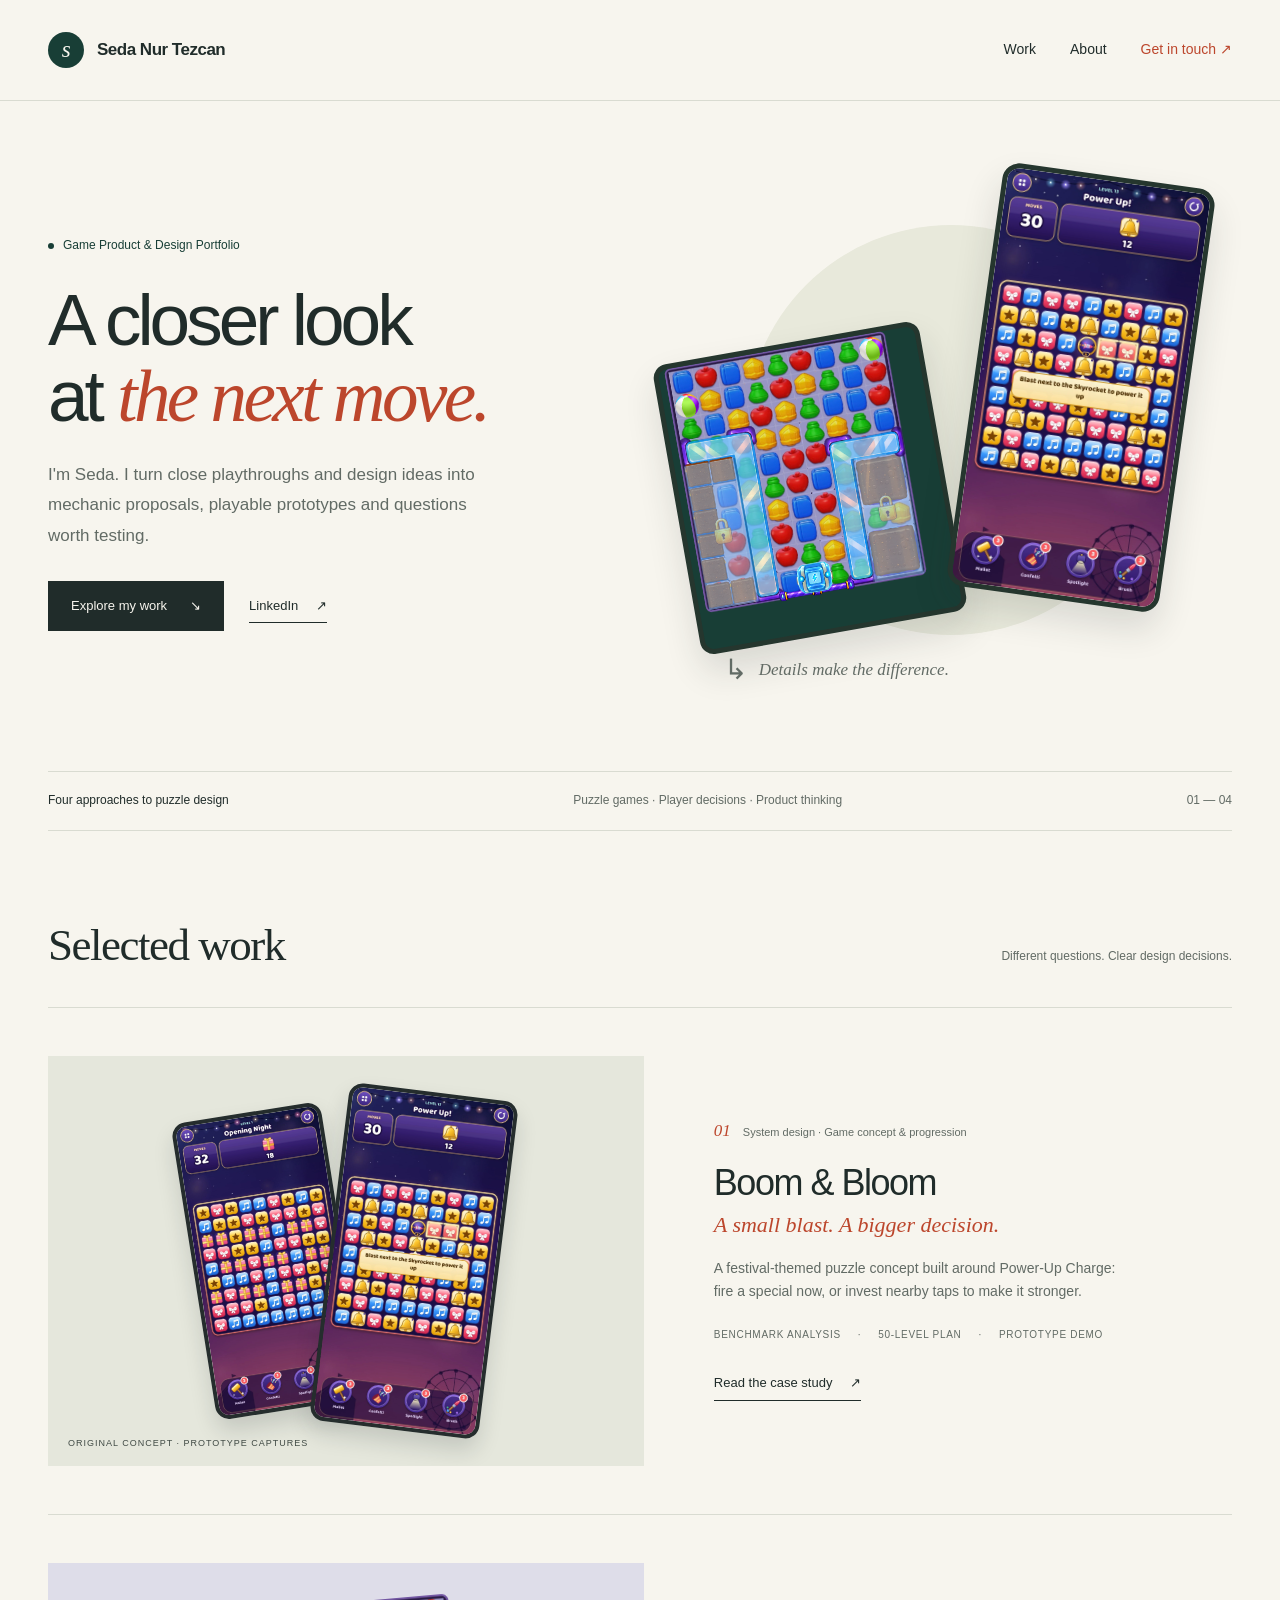
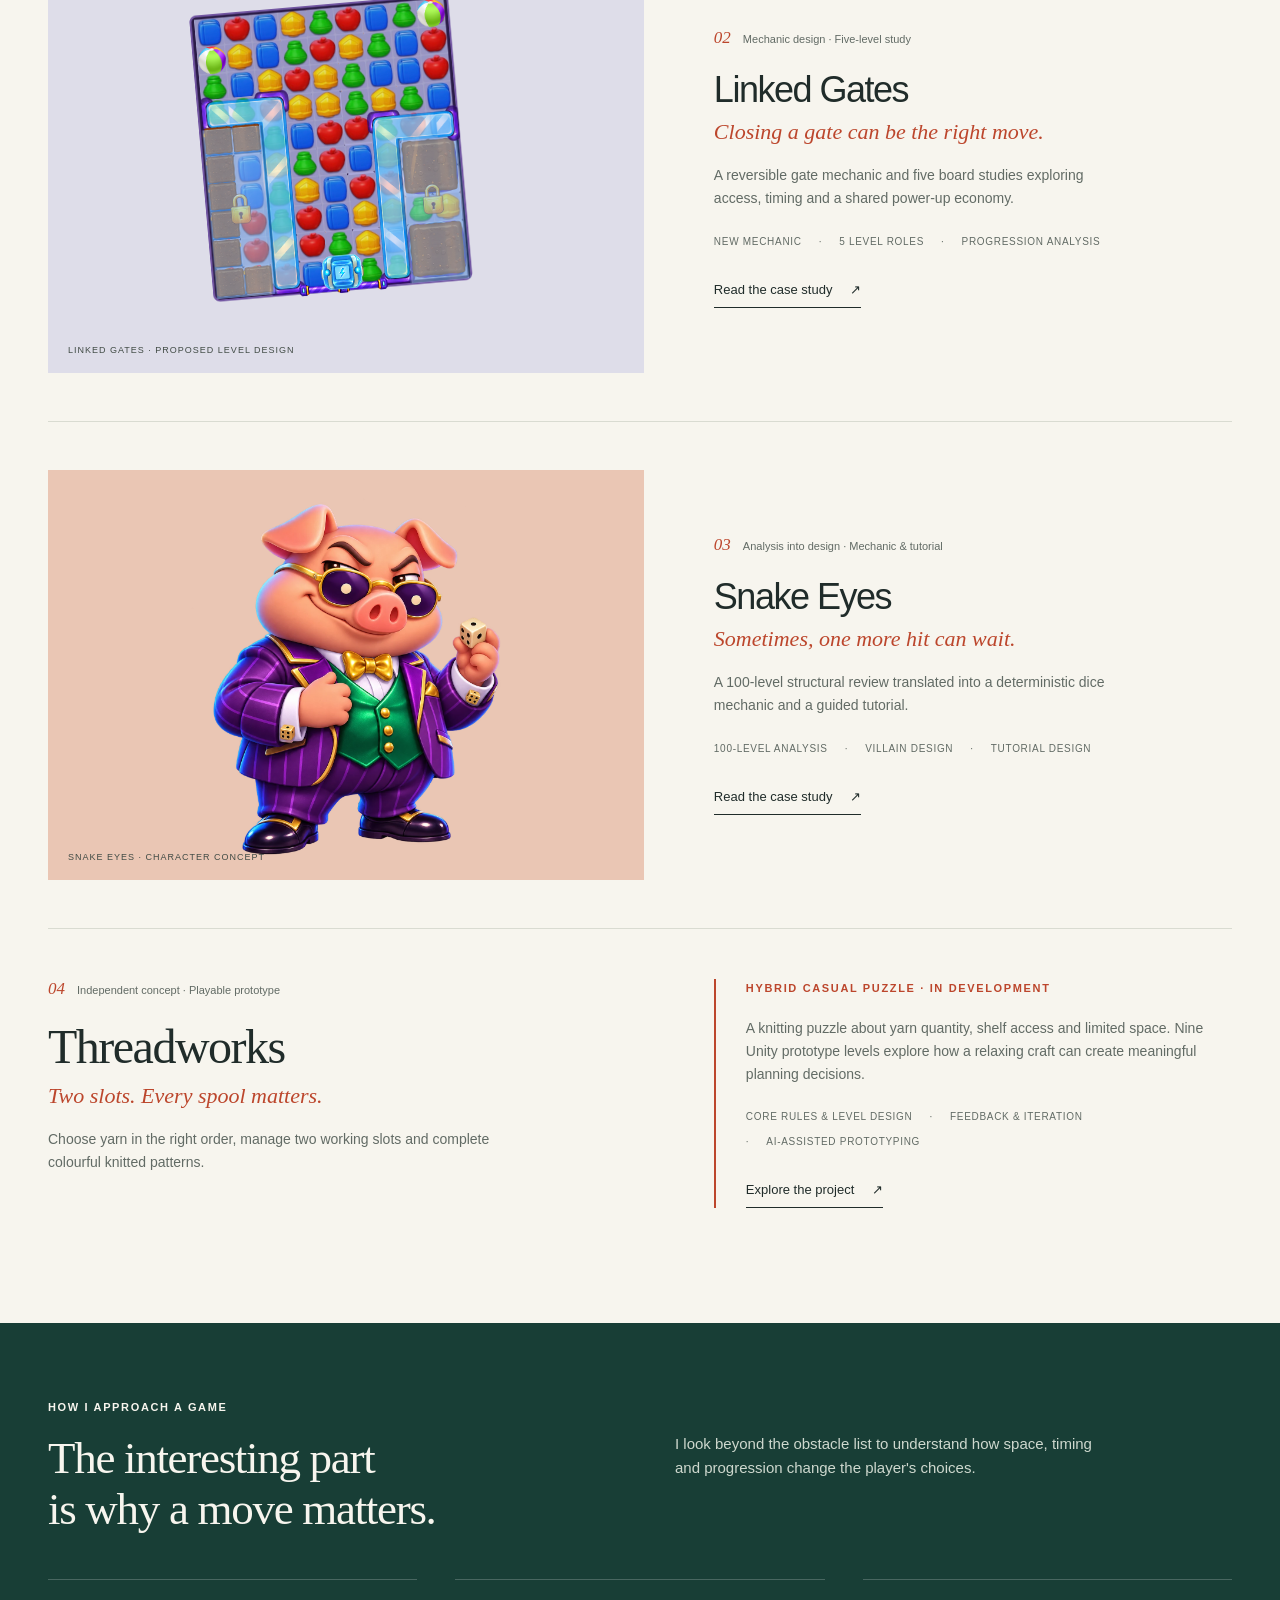
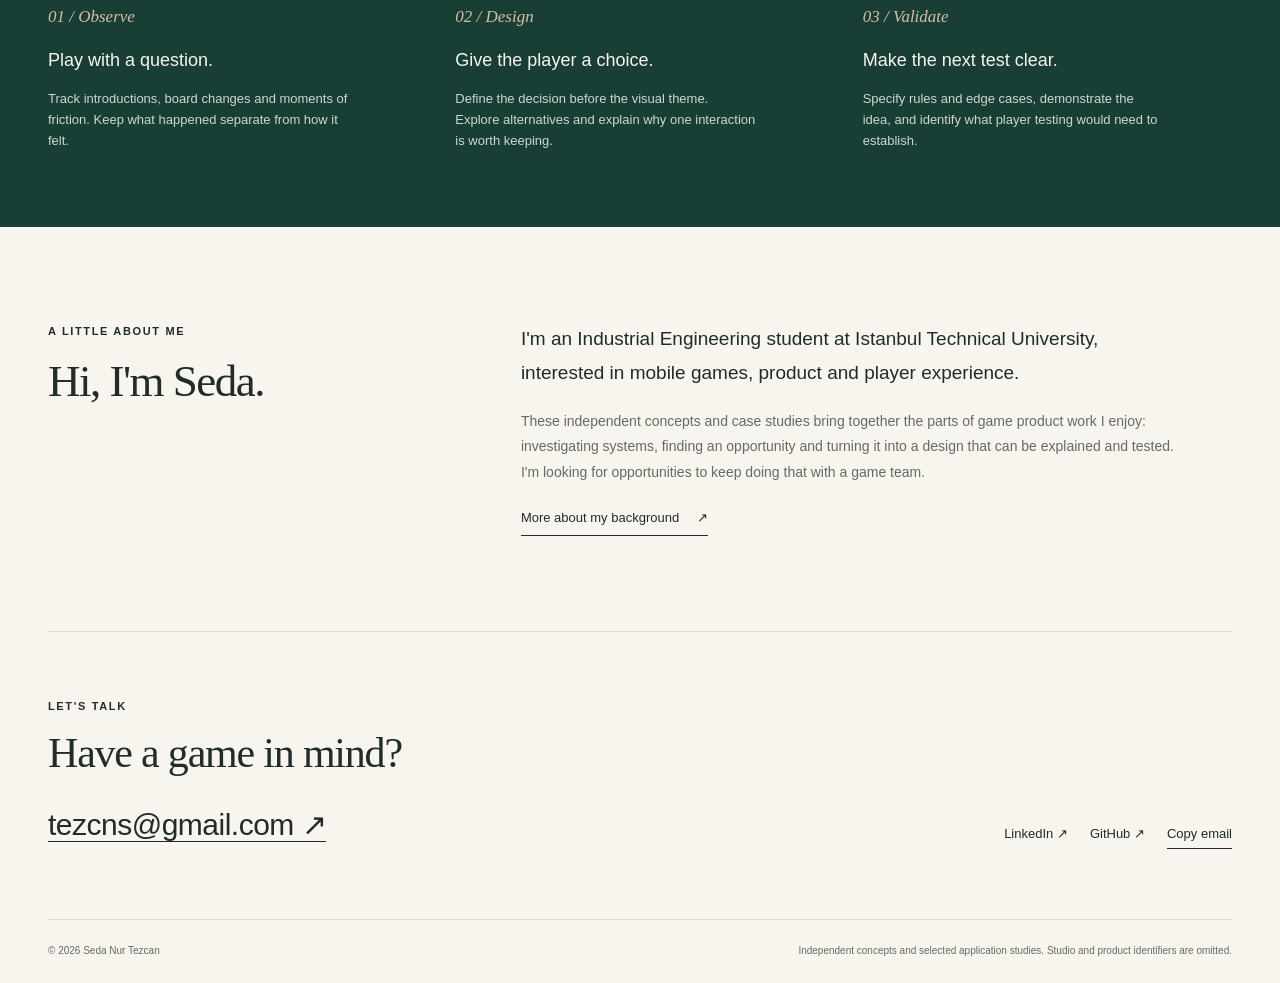
==== commit 96941b57: "Feature Threadworks in portfolio and project overview" ====
--- a/index.html
+++ b/index.html
@@ -3,7 +3,7 @@
 <head>
   <meta charset="utf-8"><meta name="viewport" content="width=device-width,initial-scale=1">
   <title>Seda Nur Tezcan — Game Product & Design</title>
-  <meta name="description" content="Game product and design portfolio of Seda Nur Tezcan. Selected analysis, mechanic design and system design studies: Boom & Bloom, Linked Gates and Snake Eyes.">
+  <meta name="description" content="Game product and design portfolio of Seda Nur Tezcan. Selected puzzle concepts, playable prototypes and design studies: Threadworks, Boom & Bloom, Linked Gates and Snake Eyes.">
   <meta name="theme-color" content="#f7f5ee"><meta property="og:title" content="Seda Nur Tezcan — Game Product & Design"><meta property="og:description" content="Close playthroughs. Thoughtful mechanics. Decisions worth making."><meta property="og:type" content="website">
   <link rel="icon" href="favicon.svg" type="image/svg+xml"><link rel="stylesheet" href="styles.css"><script src="script.js" defer></script>
 </head>
@@ -12,19 +12,24 @@
 <header class="site-header"><nav class="wrap nav" aria-label="Main navigation"><a class="brand" href="./" aria-label="Seda Nur Tezcan home"><span class="brand-mark" aria-hidden="true">s</span>Seda Nur Tezcan</a><div class="nav-links"><a href="#work">Work</a><a class="nav-about" href="#about">About</a><a class="nav-contact" href="#contact">Get in touch ↗</a></div></nav></header>
 <main id="main">
 <section class="wrap hero" aria-labelledby="hero-title">
-  <div class="hero-copy"><div class="availability"><span class="status-dot" aria-hidden="true"></span>Game Product & Design Portfolio</div><h1 id="hero-title">A closer look<br>at <em>the next move.</em></h1><p class="intro">I'm Seda. I turn close playthroughs into mechanic proposals, level designs and questions worth testing.</p><div class="hero-actions"><a class="btn" href="#work">Explore my work <span aria-hidden="true">↘</span></a><a class="text-link" href="https://www.linkedin.com/in/seda-nur-tezcan-4aa0901b4/" target="_blank" rel="noopener noreferrer">LinkedIn <span aria-hidden="true">↗</span></a></div></div>
+  <div class="hero-copy"><div class="availability"><span class="status-dot" aria-hidden="true"></span>Game Product & Design Portfolio</div><h1 id="hero-title">A closer look<br>at <em>the next move.</em></h1><p class="intro">I'm Seda. I turn close playthroughs and design ideas into mechanic proposals, playable prototypes and questions worth testing.</p><div class="hero-actions"><a class="btn" href="#work">Explore my work <span aria-hidden="true">↘</span></a><a class="text-link" href="https://www.linkedin.com/in/seda-nur-tezcan-4aa0901b4/" target="_blank" rel="noopener noreferrer">LinkedIn <span aria-hidden="true">↗</span></a></div></div>
   <div class="hero-art" aria-label="Level designs from my case studies"><img class="phone phone-back board-hero" src="assets/linked-gates-proposal.png" alt="Updated Linked Gates board composition" width="796" height="1214" fetchpriority="high"><img class="phone phone-front" src="assets/boom-charge.webp" alt="Boom and Bloom Power-Up Charge tutorial board" width="860" height="1760" fetchpriority="high"><div class="hero-art-label">Details make the difference.</div></div>
 </section>
-<div class="wrap index-band"><b>Three approaches to puzzle design</b><span>Puzzle games · Player decisions · Product thinking</span><span class="band-last">01 — 03</span></div>
+<div class="wrap index-band"><b>Four approaches to puzzle design</b><span>Puzzle games · Player decisions · Product thinking</span><span class="band-last">01 — 04</span></div>
 <section id="work" class="wrap work" aria-labelledby="work-title">
   <div class="section-heading"><h2 id="work-title">Selected work</h2><span>Different questions. Clear design decisions.</span></div>
   <article class="project"><a class="project-visual boom" href="cases/boom-and-bloom.html" aria-label="Read Boom and Bloom case study"><img class="visual-phone offset" src="assets/boom-opening.webp" alt="Boom and Bloom opening level" loading="lazy" width="860" height="1760"><img class="visual-phone lead" src="assets/boom-charge.webp" alt="Power-Up Charge tutorial" loading="lazy" width="860" height="1760"><span class="visual-caption">Original concept · Prototype captures</span></a><div><div class="project-context"><span class="project-no">01</span>System design · Game concept & progression</div><h3>Boom & Bloom</h3><div class="project-subtitle">A small blast. A bigger decision.</div><p>A festival-themed puzzle concept built around Power-Up Charge: fire a special now, or invest nearby taps to make it stronger.</p><div class="project-tags"><span>Benchmark analysis</span><span>50-level plan</span><span>Prototype demo</span></div><a class="text-link" href="cases/boom-and-bloom.html">Read the case study <span aria-hidden="true">↗</span></a></div></article>
   <article class="project"><a class="project-visual gates" href="cases/linked-gates.html" aria-label="Read Linked Gates case study"><img class="visual-phone gate" src="assets/linked-gates-proposal.png" alt="Updated Linked Gates board composition" loading="lazy" width="796" height="1214"><span class="visual-caption">Linked Gates · Proposed level design</span></a><div><div class="project-context"><span class="project-no">02</span>Mechanic design · Five-level study</div><h3>Linked Gates</h3><div class="project-subtitle">Closing a gate can be the right move.</div><p>A reversible gate mechanic and five board studies exploring access, timing and a shared power-up economy.</p><div class="project-tags"><span>New mechanic</span><span>5 level roles</span><span>Progression analysis</span></div><a class="text-link" href="cases/linked-gates.html">Read the case study <span aria-hidden="true">↗</span></a></div></article>
   <article class="project"><a class="project-visual dice" href="cases/snake-eyes.html" aria-label="Read Snake Eyes case study"><img class="visual-character" src="assets/snake-eyes.webp" alt="Snake Eyes, my casino-owner character concept" loading="lazy" width="1200" height="1218"><span class="visual-caption">Snake Eyes · Character concept</span></a><div><div class="project-context"><span class="project-no">03</span>Analysis into design · Mechanic & tutorial</div><h3>Snake Eyes</h3><div class="project-subtitle">Sometimes, one more hit can wait.</div><p>A 100-level structural review translated into a deterministic dice mechanic and a guided tutorial.</p><div class="project-tags"><span>100-level analysis</span><span>Villain design</span><span>Tutorial design</span></div><a class="text-link" href="cases/snake-eyes.html">Read the case study <span aria-hidden="true">↗</span></a></div></article>
+
+  <article class="project project-threadworks" aria-labelledby="threadworks-title">
+    <div><div class="project-context"><span class="project-no">04</span>Independent concept · Playable prototype</div><h3 id="threadworks-title">Threadworks</h3><div class="project-subtitle">Two slots. Every spool matters.</div><p>Choose yarn in the right order, manage two working slots and complete colourful knitted patterns.</p></div>
+    <div><span class="eyebrow focus-label">Hybrid casual puzzle · In development</span><p>A knitting puzzle about yarn quantity, shelf access and limited space. Nine Unity prototype levels explore how a relaxing craft can create meaningful planning decisions.</p><div class="project-tags"><span>Core rules & level design</span><span>Feedback & iteration</span><span>AI-assisted prototyping</span></div><a class="text-link" href="cases/threadworks.html">Explore the project <span aria-hidden="true">↗</span></a></div>
+  </article>
 </section>
 <section class="approach" aria-labelledby="approach-title"><div class="wrap"><div class="approach-top"><div><span class="eyebrow">How I approach a game</span><h2 id="approach-title">The interesting part<br>is why a move matters.</h2></div><p class="approach-intro">I look beyond the obstacle list to understand how space, timing and progression change the player's choices.</p></div><div class="approach-grid"><div class="approach-item"><small>01 / Observe</small><h3>Play with a question.</h3><p>Track introductions, board changes and moments of friction. Keep what happened separate from how it felt.</p></div><div class="approach-item"><small>02 / Design</small><h3>Give the player a choice.</h3><p>Define the decision before the visual theme. Explore alternatives and explain why one interaction is worth keeping.</p></div><div class="approach-item"><small>03 / Validate</small><h3>Make the next test clear.</h3><p>Specify rules and edge cases, demonstrate the idea, and identify what player testing would need to establish.</p></div></div></div></section>
-<section id="about" class="wrap about" aria-labelledby="about-title"><div><span class="eyebrow">A little about me</span><h2 id="about-title">Hi, I'm Seda.</h2></div><div class="about-copy"><p>I'm an Industrial Engineering student at Istanbul Technical University, interested in mobile games, product and player experience.</p><p>These case studies bring together the parts of game product work I enjoy: investigating systems, finding an opportunity and turning it into a design that can be explained and tested. I'm looking for opportunities to keep doing that with a game team.</p><a class="text-link" href="https://www.linkedin.com/in/seda-nur-tezcan-4aa0901b4/" target="_blank" rel="noopener noreferrer">More about my background <span aria-hidden="true">↗</span></a></div></section>
+<section id="about" class="wrap about" aria-labelledby="about-title"><div><span class="eyebrow">A little about me</span><h2 id="about-title">Hi, I'm Seda.</h2></div><div class="about-copy"><p>I'm an Industrial Engineering student at Istanbul Technical University, interested in mobile games, product and player experience.</p><p>These independent concepts and case studies bring together the parts of game product work I enjoy: investigating systems, finding an opportunity and turning it into a design that can be explained and tested. I'm looking for opportunities to keep doing that with a game team.</p><a class="text-link" href="https://www.linkedin.com/in/seda-nur-tezcan-4aa0901b4/" target="_blank" rel="noopener noreferrer">More about my background <span aria-hidden="true">↗</span></a></div></section>
 <section id="contact" class="wrap contact" aria-labelledby="contact-title"><div><span class="eyebrow">Let's talk</span><h2 id="contact-title">Have a game in mind?</h2><a class="email-link" href="mailto:tezcns@gmail.com">tezcns@gmail.com ↗</a></div><div class="contact-links"><a href="https://www.linkedin.com/in/seda-nur-tezcan-4aa0901b4/" target="_blank" rel="noopener noreferrer">LinkedIn ↗</a><a href="https://github.com/seda-tezcan" target="_blank" rel="noopener noreferrer">GitHub ↗</a><button class="copy-email" data-copy-email aria-live="polite">Copy email</button></div></section>
 </main>
-<footer class="wrap site-footer"><p>© 2026 Seda Nur Tezcan</p><p>Selected excerpts from individual application work. Studio and product identifiers are omitted.</p></footer>
+<footer class="wrap site-footer"><p>© 2026 Seda Nur Tezcan</p><p>Independent concepts and selected application studies. Studio and product identifiers are omitted.</p></footer>
 </body></html>
--- a/styles.css
+++ b/styles.css
@@ -13,3 +13,7 @@
 @media(max-width:700px){.board-hero{width:205px;left:0;top:185px}.project-outcomes{gap:20px;padding:25px 0 35px}.project-outcomes strong{font-size:34px}.project-outcomes span{font-size:10px}.insight-list{grid-template-columns:1fr;gap:15px}.insight-list article{padding-top:18px}.board-study{grid-template-columns:1fr;gap:22px;padding:28px 0}.board-study:nth-child(even) .board-stage{order:0}.board-stage{padding:20px;min-height:250px}.board-stage img{max-height:390px}.board-study h3{font-size:28px}.rule-callout{display:block;padding:25px}.rule-callout .equation{display:block;font-size:35px;margin-bottom:16px}.curated-table{font-size:12px;min-width:520px}.loop-strip{grid-template-columns:1fr 1fr;gap:25px}.loop-strip>div:last-child{grid-column:1/-1}.reasoning-demo{grid-template-columns:1fr;padding:25px;gap:25px}.case-context-note{margin-bottom:25px}.appendix summary{font-size:14px}.case-lead-visual .board-image{max-height:340px}.project-visual .visual-phone.gate{height:310px}}
 .board-stage>figure{margin:0;width:100%}.board-stage .image-button{margin-inline:auto}.case-subsection-header>*{min-width:0}.case-meta>div{min-width:0}
 @media(max-width:700px){.rule-callout .equation{font-size:clamp(24px,6.8vw,35px)}.decision-comparison strong{font-size:clamp(28px,8vw,42px)}}
+
+/* Threadworks: typography-led project, with no simulated game screens. */
+.project-threadworks{padding-block:50px;align-items:start}.project-threadworks>div{min-width:0}.project-threadworks>div+div{border-left:2px solid var(--accent);padding-left:30px}.project-threadworks .eyebrow{margin-bottom:20px}.project-threadworks p{max-width:470px}.project-threadworks h3{font-family:var(--serif);font-size:48px}.threadworks-case .case-meta{margin-bottom:0}.threadworks-case .case-subsection-header{margin-bottom:0}.threadworks-case strong{color:var(--ink);font-weight:600}.threadworks-case .insight-list{margin-top:28px}.threadworks-example{background:var(--cream);padding:28px 32px;margin-top:32px}.threadworks-pair{display:grid;grid-template-columns:1fr 1fr;gap:35px;margin-top:20px}.threadworks-pair h3{font:400 25px/1.3 var(--serif);margin-bottom:12px}.threadworks-pair p{font-size:14px;color:var(--muted)}.threadworks-example .decision-prompt{margin-bottom:0}.threadworks-iterations{list-style:none;counter-reset:iteration;padding:0;margin:24px 0 28px}.threadworks-iterations li{counter-increment:iteration;display:grid;grid-template-columns:40px minmax(0,.8fr) minmax(0,1.2fr);gap:24px;border-top:1px solid var(--line);padding:22px 0}.threadworks-iterations li:before{content:'0' counter(iteration);color:var(--accent);font:italic 18px var(--serif)}.threadworks-iterations h3{font-size:17px;font-weight:500;margin:0}.threadworks-iterations p{font-size:14px;color:var(--muted);margin:0}.threadworks-observations{display:grid;grid-template-columns:1fr 1fr;gap:16px 40px;padding-left:20px;margin-top:24px;font-size:14px;color:var(--muted)}
+@media(max-width:700px){.project-threadworks>div+div{padding-left:20px}.project-threadworks h3{font-size:40px}.threadworks-example{padding:24px}.threadworks-pair{grid-template-columns:1fr;gap:8px}.threadworks-iterations li{grid-template-columns:25px minmax(0,1fr);gap:10px 15px}.threadworks-iterations p{grid-column:2}.threadworks-observations{grid-template-columns:1fr;gap:12px}.threadworks-case .case-title h1{font-size:clamp(40px,10vw,50px)}}
